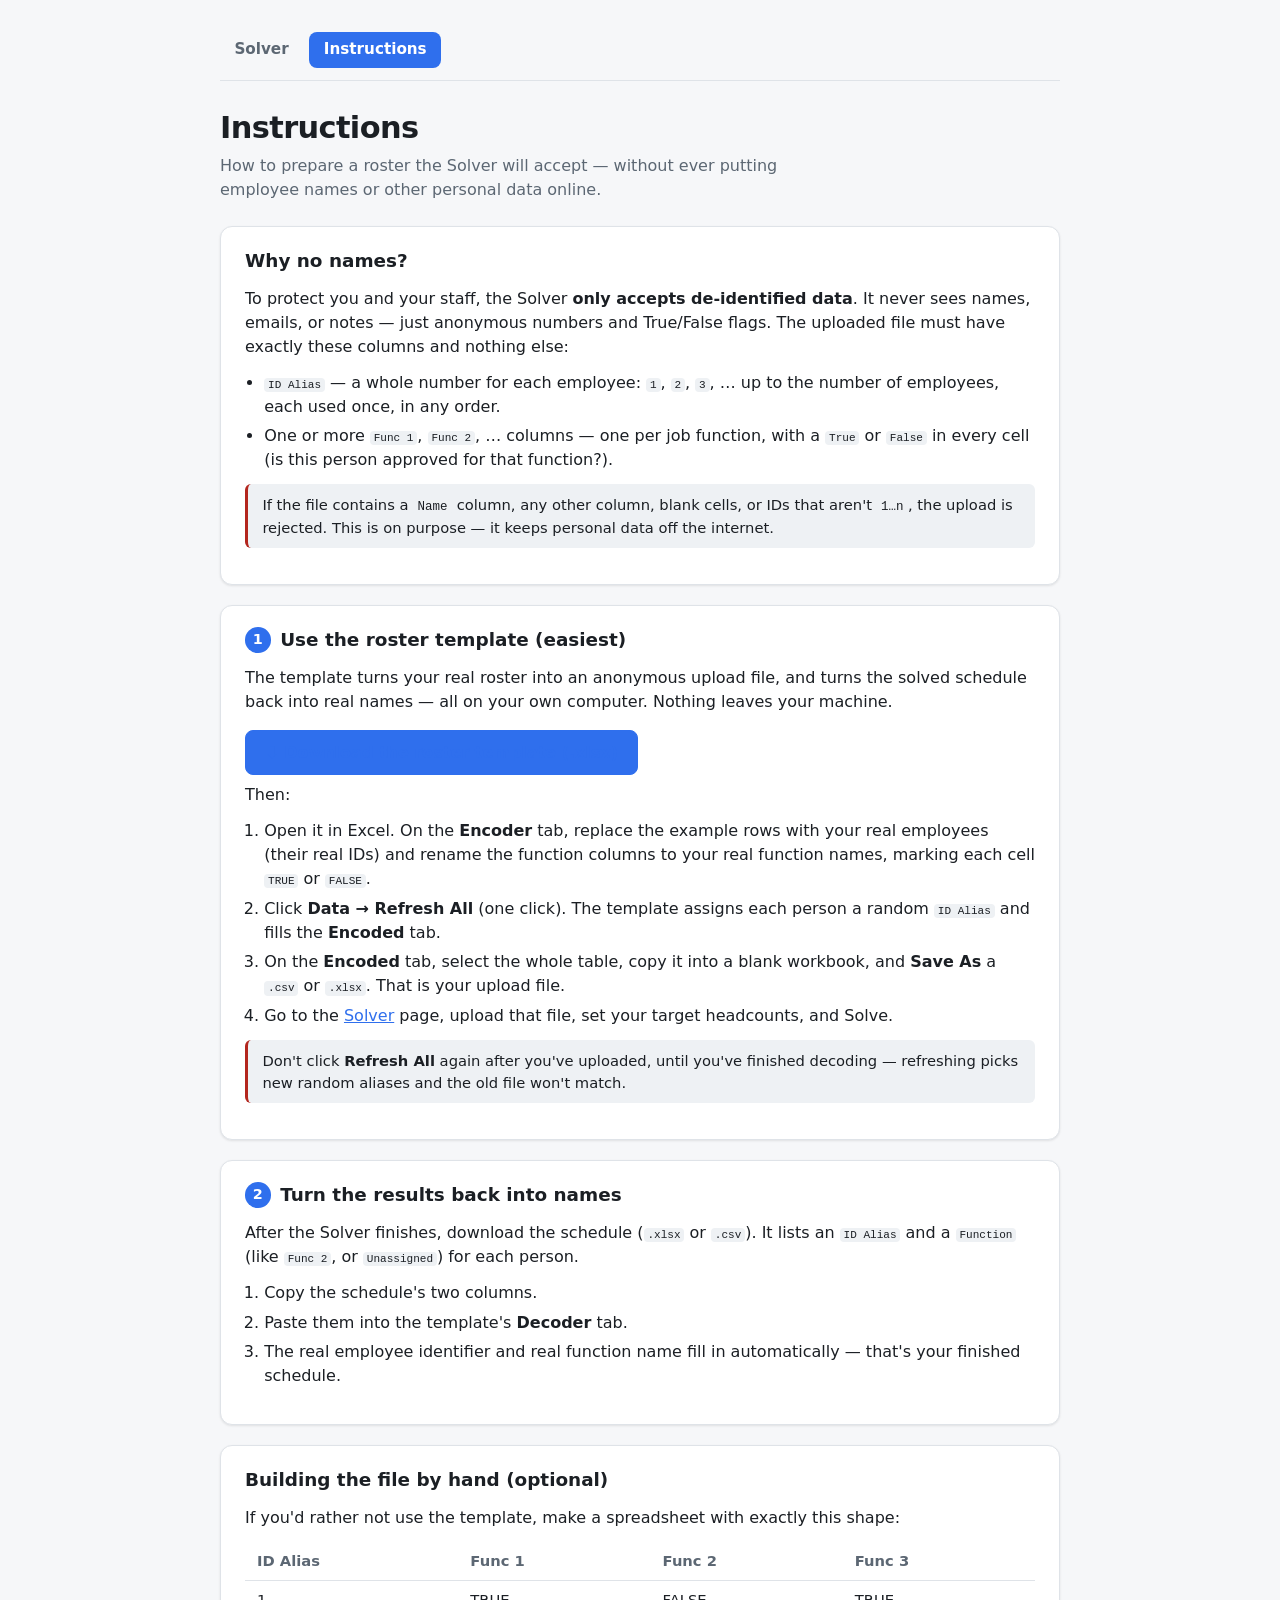
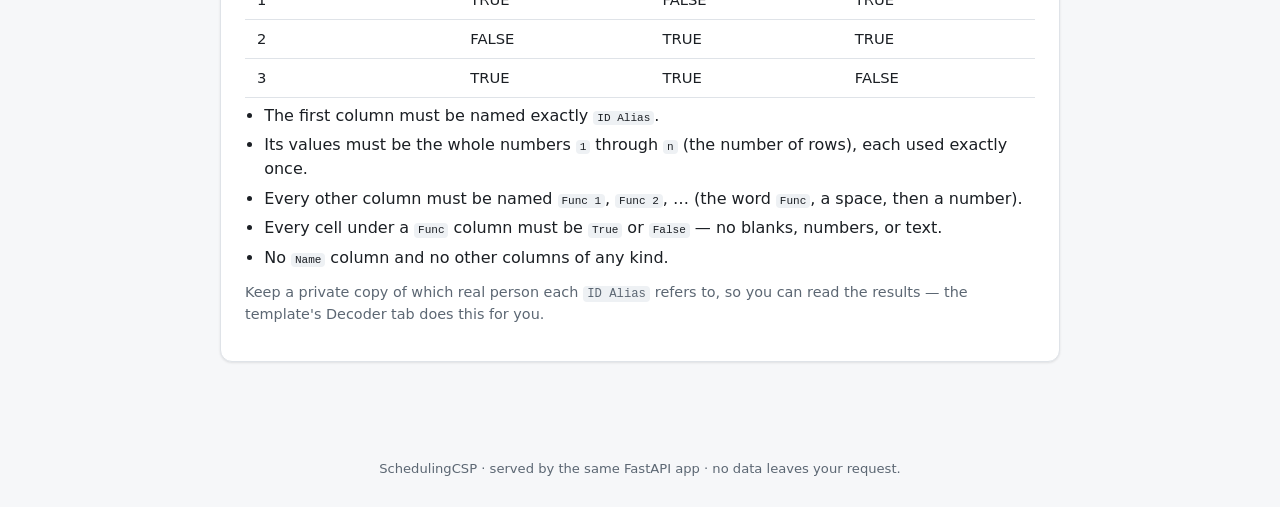
==== frontend/instructions.html @ 5347d506 "Frontend: split into Solver + Instructions pages, drop names - Rename the current page to "Solver" a" ====
<!DOCTYPE html>
<html lang="en">
<head>
  <meta charset="UTF-8" />
  <meta name="viewport" content="width=device-width, initial-scale=1.0" />
  <title>Instructions · SchedulingCSP</title>
  <link rel="stylesheet" href="styles.css" />
</head>
<body>
  <main class="container">
    <nav class="nav">
      <a href="/">Solver</a>
      <a href="/instructions.html" class="active">Instructions</a>
    </nav>
    <header>
      <h1>Instructions</h1>
      <p class="subtitle">
        How to prepare a roster the Solver will accept — without ever putting employee
        names or other personal data online.
      </p>
    </header>

    <!-- Why -->
    <section class="card">
      <h2>Why no names?</h2>
      <p>
        To protect you and your staff, the Solver <strong>only accepts de-identified data</strong>.
        It never sees names, emails, or notes — just anonymous numbers and True/False flags.
        The uploaded file must have exactly these columns and nothing else:
      </p>
      <ul>
        <li><code>ID Alias</code> — a whole number for each employee: <code>1</code>, <code>2</code>,
          <code>3</code>, … up to the number of employees, each used once, in any order.</li>
        <li>One or more <code>Func 1</code>, <code>Func 2</code>, … columns — one per job function,
          with a <code>True</code> or <code>False</code> in every cell (is this person approved for
          that function?).</li>
      </ul>
      <p class="callout warn">
        If the file contains a <code>Name</code> column, any other column, blank cells, or IDs that
        aren't <code>1…n</code>, the upload is rejected. This is on purpose — it keeps personal data
        off the internet.
      </p>
    </section>

    <!-- The easy way: template -->
    <section class="card">
      <h2><span class="step">1</span> Use the roster template (easiest)</h2>
      <p>
        The template turns your real roster into an anonymous upload file, and turns the solved
        schedule back into real names — all on your own computer. Nothing leaves your machine.
      </p>
      <a class="download-btn" href="/roster-template.xlsx" download>⬇ Download the roster template (.xlsx)</a>
      <p>Then:</p>
      <ol>
        <li>Open it in Excel. On the <strong>Encoder</strong> tab, replace the example rows with your
          real employees (their real IDs) and rename the function columns to your real function names,
          marking each cell <code>TRUE</code> or <code>FALSE</code>.</li>
        <li>Click <strong>Data → Refresh All</strong> (one click). The template assigns each person a
          random <code>ID Alias</code> and fills the <strong>Encoded</strong> tab.</li>
        <li>On the <strong>Encoded</strong> tab, select the whole table, copy it into a blank workbook,
          and <strong>Save As</strong> a <code>.csv</code> or <code>.xlsx</code>. That is your upload file.</li>
        <li>Go to the <a href="/">Solver</a> page, upload that file, set your target headcounts, and Solve.</li>
      </ol>
      <p class="callout warn">
        Don't click <strong>Refresh All</strong> again after you've uploaded, until you've finished
        decoding — refreshing picks new random aliases and the old file won't match.
      </p>
    </section>

    <!-- After solving -->
    <section class="card">
      <h2><span class="step">2</span> Turn the results back into names</h2>
      <p>
        After the Solver finishes, download the schedule (<code>.xlsx</code> or <code>.csv</code>).
        It lists an <code>ID Alias</code> and a <code>Function</code> (like <code>Func 2</code>, or
        <code>Unassigned</code>) for each person.
      </p>
      <ol>
        <li>Copy the schedule's two columns.</li>
        <li>Paste them into the template's <strong>Decoder</strong> tab.</li>
        <li>The real employee identifier and real function name fill in automatically — that's your
          finished schedule.</li>
      </ol>
    </section>

    <!-- The format, for people who build it by hand -->
    <section class="card">
      <h2>Building the file by hand (optional)</h2>
      <p>If you'd rather not use the template, make a spreadsheet with exactly this shape:</p>
      <div class="table-wrap">
        <table>
          <thead>
            <tr><th>ID Alias</th><th>Func 1</th><th>Func 2</th><th>Func 3</th></tr>
          </thead>
          <tbody>
            <tr><td>1</td><td>TRUE</td><td>FALSE</td><td>TRUE</td></tr>
            <tr><td>2</td><td>FALSE</td><td>TRUE</td><td>TRUE</td></tr>
            <tr><td>3</td><td>TRUE</td><td>TRUE</td><td>FALSE</td></tr>
          </tbody>
        </table>
      </div>
      <ul>
        <li>The first column must be named exactly <code>ID Alias</code>.</li>
        <li>Its values must be the whole numbers <code>1</code> through <code>n</code> (the number of
          rows), each used exactly once.</li>
        <li>Every other column must be named <code>Func 1</code>, <code>Func 2</code>, … (the word
          <code>Func</code>, a space, then a number).</li>
        <li>Every cell under a <code>Func</code> column must be <code>True</code> or <code>False</code>
          — no blanks, numbers, or text.</li>
        <li>No <code>Name</code> column and no other columns of any kind.</li>
      </ul>
      <p class="hint">Keep a private copy of which real person each <code>ID Alias</code> refers to, so you
        can read the results — the template's Decoder tab does this for you.</p>
    </section>
  </main>

  <footer>
    <p>SchedulingCSP · served by the same FastAPI app · no data leaves your request.</p>
  </footer>
</body>
</html>
---- frontend/styles.css ----
:root {
  --bg: #f6f7f9;
  --card: #ffffff;
  --text: #1b1f24;
  --muted: #5c6773;
  --border: #dfe3e8;
  --accent: #2f6fed;
  --accent-text: #ffffff;
  --error-bg: #fdecec;
  --error-text: #b3261e;
  --code-bg: #eef1f4;
  --shadow: 0 1px 3px rgba(0, 0, 0, 0.06), 0 1px 2px rgba(0, 0, 0, 0.04);
}

@media (prefers-color-scheme: dark) {
  :root {
    --bg: #16191d;
    --card: #1f242a;
    --text: #e6e9ec;
    --muted: #9aa4af;
    --border: #333a42;
    --accent: #5b8cff;
    --accent-text: #0d1117;
    --error-bg: #3a1f1e;
    --error-text: #ff9b93;
    --code-bg: #2a3037;
    --shadow: none;
  }
}

* { box-sizing: border-box; }

body {
  margin: 0;
  font-family: system-ui, -apple-system, "Segoe UI", Roboto, Helvetica, Arial, sans-serif;
  background: var(--bg);
  color: var(--text);
  line-height: 1.5;
}

.container {
  max-width: 880px;
  margin: 0 auto;
  padding: 2rem 1.25rem 3rem;
}

header h1 {
  margin: 0 0 0.25rem;
  font-size: 1.9rem;
  letter-spacing: -0.02em;
}

.subtitle {
  margin: 0 0 1.5rem;
  color: var(--muted);
  max-width: 60ch;
}

.card {
  background: var(--card);
  border: 1px solid var(--border);
  border-radius: 12px;
  padding: 1.25rem 1.5rem 1.5rem;
  margin-bottom: 1.25rem;
  box-shadow: var(--shadow);
}

.card h2 {
  margin: 0 0 0.75rem;
  font-size: 1.15rem;
  display: flex;
  align-items: center;
  gap: 0.6rem;
}

.card h3 {
  margin: 1.25rem 0 0.6rem;
  font-size: 0.85rem;
  text-transform: uppercase;
  letter-spacing: 0.05em;
  color: var(--muted);
}

.step {
  display: inline-flex;
  align-items: center;
  justify-content: center;
  width: 1.6rem;
  height: 1.6rem;
  border-radius: 50%;
  background: var(--accent);
  color: var(--accent-text);
  font-size: 0.9rem;
  font-weight: 600;
  flex: none;
}

.hint { color: var(--muted); font-size: 0.9rem; margin: 0 0 1rem; }

code {
  background: var(--code-bg);
  padding: 0.1em 0.35em;
  border-radius: 4px;
  font-size: 0.85em;
}

/* File input */
.file-input {
  display: inline-block;
  position: relative;
  cursor: pointer;
}
.file-input input[type="file"] { position: absolute; inset: 0; opacity: 0; cursor: pointer; }
.file-input span {
  display: inline-block;
  padding: 0.55rem 1rem;
  border: 1px dashed var(--border);
  border-radius: 8px;
  color: var(--muted);
}
.file-input:hover span { border-color: var(--accent); color: var(--text); }

.roster-summary { margin: 1rem 0 0; font-weight: 500; }

/* Grids */
.targets-grid {
  display: grid;
  grid-template-columns: repeat(auto-fill, minmax(180px, 1fr));
  gap: 0.75rem;
}
.options-grid {
  display: grid;
  grid-template-columns: repeat(auto-fit, minmax(200px, 1fr));
  gap: 1rem;
}

label {
  display: flex;
  flex-direction: column;
  gap: 0.3rem;
  font-size: 0.9rem;
  font-weight: 500;
}
label small { font-weight: 400; color: var(--muted); font-size: 0.78rem; }

input[type="number"] {
  padding: 0.5rem 0.6rem;
  border: 1px solid var(--border);
  border-radius: 8px;
  background: var(--bg);
  color: var(--text);
  font: inherit;
  width: 100%;
}
input[type="number"]:focus { outline: 2px solid var(--accent); outline-offset: 1px; }

select {
  padding: 0.5rem 0.6rem;
  border: 1px solid var(--border);
  border-radius: 8px;
  background: var(--bg);
  color: var(--text);
  font: inherit;
}

button {
  font: inherit;
  font-weight: 600;
  padding: 0.6rem 1.2rem;
  border-radius: 8px;
  border: 1px solid var(--border);
  background: var(--card);
  color: var(--text);
  cursor: pointer;
}
button:hover { border-color: var(--accent); }
button:disabled { opacity: 0.55; cursor: not-allowed; }

button.primary {
  margin-top: 1.5rem;
  background: var(--accent);
  color: var(--accent-text);
  border-color: var(--accent);
}

.loading { color: var(--muted); margin: 1rem 0 0; }

.error {
  background: var(--error-bg);
  color: var(--error-text);
  padding: 0.75rem 1rem;
  border-radius: 8px;
  margin: 0 0 1.25rem;
  font-weight: 500;
}

.results-summary { margin: 0 0 1rem; }

.results-controls {
  display: flex;
  flex-wrap: wrap;
  align-items: flex-end;
  justify-content: space-between;
  gap: 1rem;
  margin-bottom: 1rem;
}
.export { display: flex; gap: 0.6rem; }

.table-wrap { overflow-x: auto; }

table { border-collapse: collapse; width: 100%; font-size: 0.92rem; }
th, td {
  text-align: left;
  padding: 0.5rem 0.75rem;
  border-bottom: 1px solid var(--border);
}
th { color: var(--muted); font-weight: 600; position: sticky; top: 0; background: var(--card); }
tr td.unassigned { color: var(--muted); font-style: italic; }

footer {
  text-align: center;
  color: var(--muted);
  font-size: 0.82rem;
  padding: 1rem;
}

/* Top navigation (Solver / Instructions) */
.nav {
  display: flex;
  gap: 0.4rem;
  margin-bottom: 1.5rem;
  border-bottom: 1px solid var(--border);
  padding-bottom: 0.75rem;
}
.nav a {
  padding: 0.4rem 0.9rem;
  border-radius: 8px;
  text-decoration: none;
  color: var(--muted);
  font-weight: 600;
  font-size: 0.95rem;
}
.nav a:hover { color: var(--text); background: var(--code-bg); }
.nav a.active { color: var(--accent-text); background: var(--accent); }

/* Instructions prose */
.card p { margin: 0 0 0.75rem; }
.card ul, .card ol { margin: 0 0 0.75rem 1.2rem; padding: 0; }
.card li { margin: 0.35rem 0; }
.card a { color: var(--accent); }
.callout {
  border-left: 3px solid var(--accent);
  background: var(--code-bg);
  padding: 0.6rem 0.9rem;
  border-radius: 6px;
  margin: 0 0 0.9rem;
  font-size: 0.92rem;
}
.callout.warn { border-left-color: var(--error-text); }
.download-btn {
  display: inline-block;
  margin: 0.25rem 0 0.5rem;
  padding: 0.6rem 1.2rem;
  border-radius: 8px;
  background: var(--accent);
  color: var(--accent-text);
  border: 1px solid var(--accent);
  font-weight: 600;
  text-decoration: none;
}
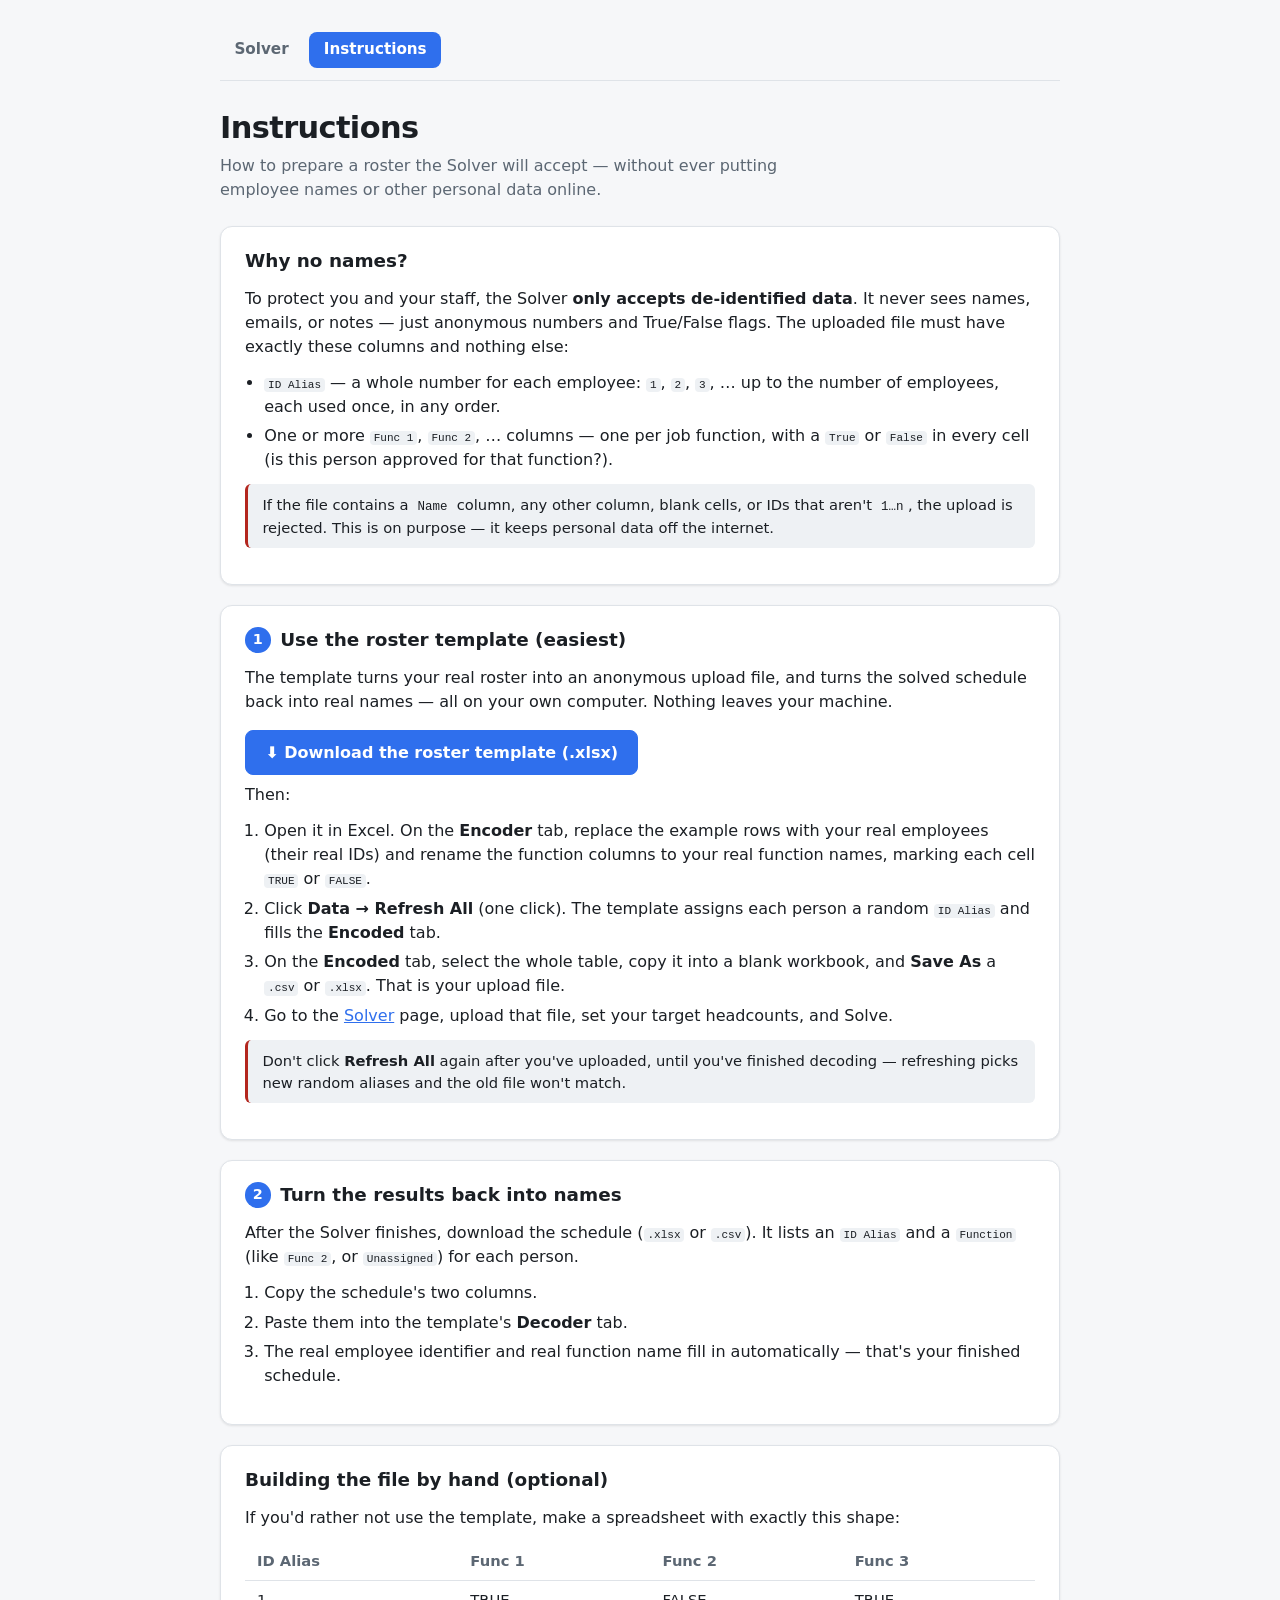
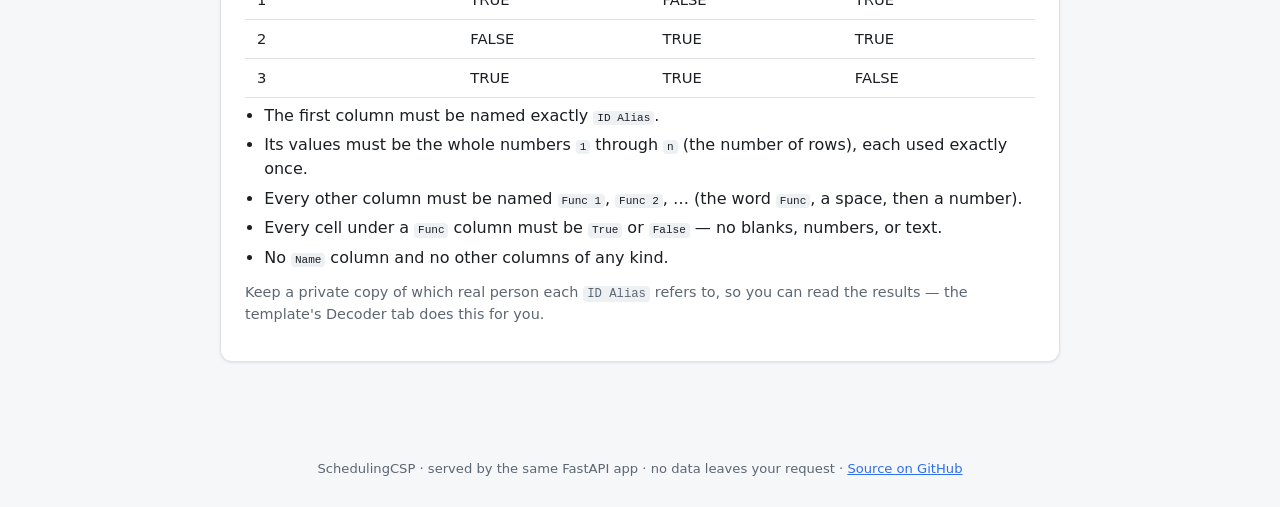
==== commit 434da4ab: "Fix invisible download button, add site<->repo links, tidy backend - styles.css: `.card a` was out-s" ====
--- a/frontend/instructions.html
+++ b/frontend/instructions.html
@@ -115,7 +115,8 @@
   </main>
 
   <footer>
-    <p>SchedulingCSP · served by the same FastAPI app · no data leaves your request.</p>
+    <p>SchedulingCSP · served by the same FastAPI app · no data leaves your request ·
+      <a href="https://github.com/EdgyPage/SchedulingCSP">Source on GitHub</a></p>
   </footer>
 </body>
 </html>
--- a/frontend/styles.css
+++ b/frontend/styles.css
@@ -217,12 +217,17 @@
 th { color: var(--muted); font-weight: 600; position: sticky; top: 0; background: var(--card); }
 tr td.unassigned { color: var(--muted); font-style: italic; }
 
+/* Compact schema example on the Solver page */
+table.schema { width: auto; margin: 0.25rem 0 0.5rem; }
+table.schema th, table.schema td { text-align: center; padding: 0.35rem 0.75rem; }
+
 footer {
   text-align: center;
   color: var(--muted);
   font-size: 0.82rem;
   padding: 1rem;
 }
+footer a { color: var(--accent); }
 
 /* Top navigation (Solver / Instructions) */
 .nav {
@@ -268,3 +273,6 @@
   font-weight: 600;
   text-decoration: none;
 }
+/* Win over `.card a` (higher specificity) so the label isn't drawn in --accent
+   over an --accent background, which renders it invisible. */
+.card a.download-btn { color: var(--accent-text); }
